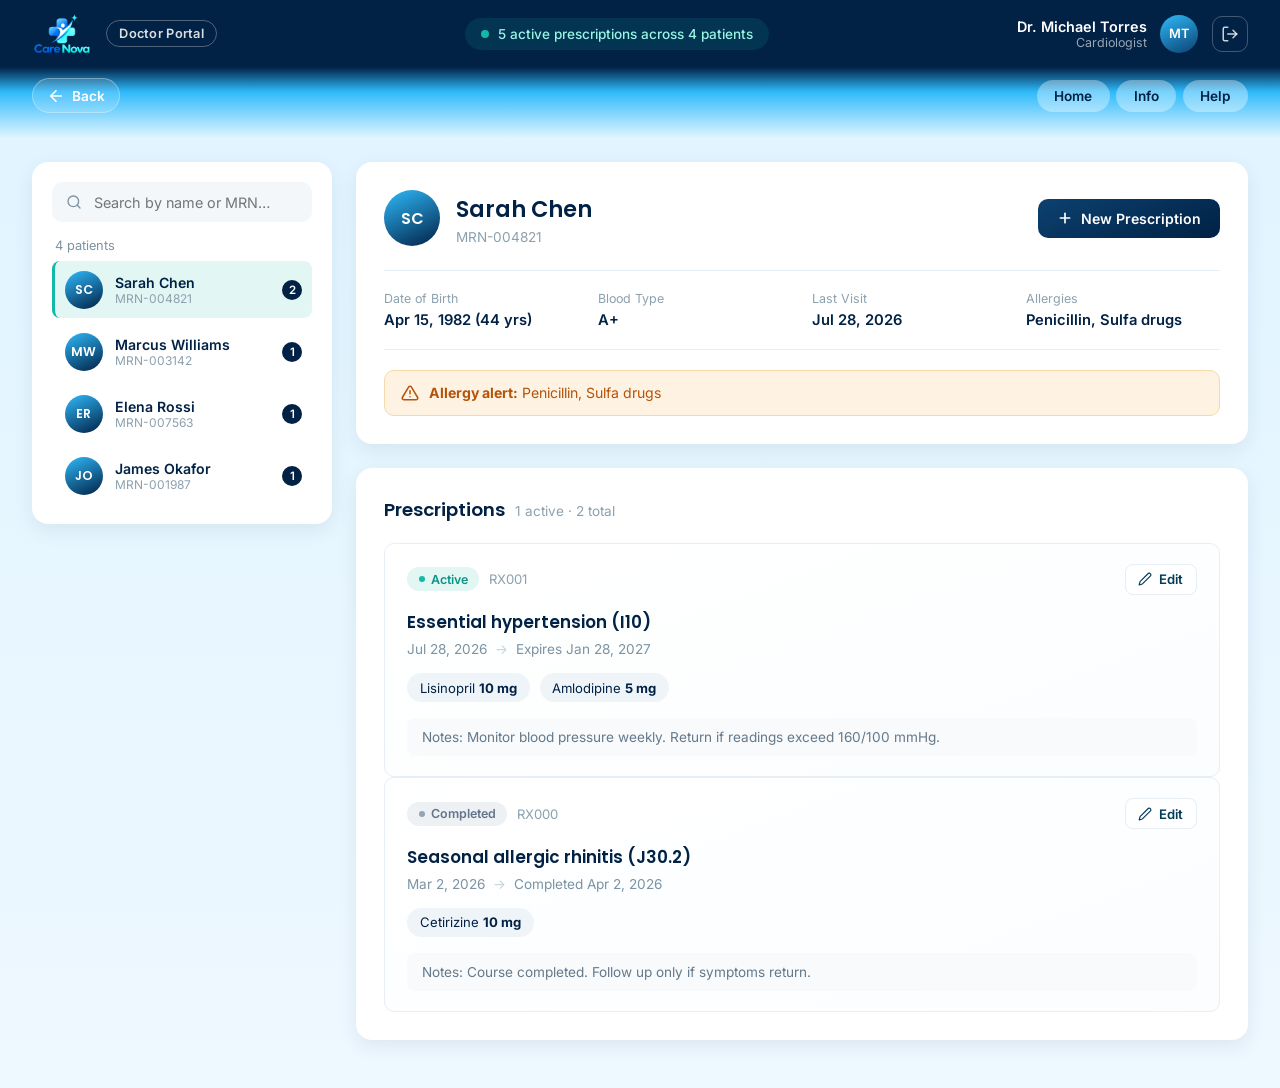
==== doctor-portal.html @ f3791e40 "Add files via upload" ====
<!DOCTYPE html>
<html lang="en">
<head>
    <meta charset="UTF-8">
    <meta name="viewport" content="width=device-width, initial-scale=1.0">
    <title>Care Nova — Doctor Portal</title>
    <link rel="stylesheet" href="doctor_style.css">
</head>
<body>

    <!-- Top bar -->
    <header class="dp_topbar">
        <button class="dp_brand" type="button" id="brandLogoBtn" aria-label="Back to login">
            <img src="care-nova-logo.png" alt="Care Nova">
            <span class="dp_portal_badge">Doctor Portal</span>
        </button>

        <div class="dp_summary_pill">
            <span class="dp_pulse" aria-hidden="true"></span>
            5 active prescriptions across 4 patients
        </div>

        <div class="dp_profile">
            <div class="dp_profile_text">
                <span class="dp_profile_name">Dr. Michael Torres</span>
                <span class="dp_profile_role">Cardiologist</span>
            </div>
            <div class="dp_avatar">MT</div>
            <button class="dp_logout" type="button" id="logoutBtn" aria-label="Log out">
                <svg viewBox="0 0 24 24" width="18" height="18" fill="none" stroke="currentColor" stroke-width="2" stroke-linecap="round" stroke-linejoin="round" aria-hidden="true">
                    <path d="M9 21H5a2 2 0 0 1-2-2V5a2 2 0 0 1 2-2h4"/>
                    <polyline points="16 17 21 12 16 7"/>
                    <line x1="21" y1="12" x2="9" y2="12"/>
                </svg>
            </button>
        </div>
    </header>

    <!-- Secondary navbar: back button + page links -->
    <nav class="dp_navbar" aria-label="Portal navigation">
        <button class="dp_back_btn" type="button" id="backBtn" aria-label="Go back">
            <svg viewBox="0 0 24 24" width="18" height="18" fill="none" stroke="currentColor" stroke-width="2.25" stroke-linecap="round" stroke-linejoin="round" aria-hidden="true">
                <line x1="19" y1="12" x2="5" y2="12"/>
                <polyline points="12 19 5 12 12 5"/>
            </svg>
            Back
        </button>

        <div class="dp_nav_links">
            <button class="dp_nav_link" type="button" data-page="Home">Home</button>
            <button class="dp_nav_link" type="button" data-page="Info">Info</button>
            <button class="dp_nav_link" type="button" data-page="Help">Help</button>
        </div>
    </nav>

    <div class="dp_layout">

        <!-- Sidebar: patient list -->
        <aside class="dp_sidebar" aria-label="Patient list">
            <label class="dp_search">
                <svg viewBox="0 0 24 24" width="18" height="18" fill="none" stroke="currentColor" stroke-width="2" stroke-linecap="round" stroke-linejoin="round" aria-hidden="true">
                    <circle cx="11" cy="11" r="8"/>
                    <line x1="21" y1="21" x2="16.65" y2="16.65"/>
                </svg>
                <input type="text" id="patientSearchInput" placeholder="Search by name or MRN…">
            </label>

            <p class="dp_patient_count" id="patientCount">4 patients</p>

            <ul class="dp_patient_list" id="patientList">
                <li>
                    <button class="dp_patient_item is_active" type="button" data-patient-id="sarah-chen">
                        <span class="dp_patient_avatar">SC</span>
                        <span class="dp_patient_info">
                            <span class="dp_patient_name">Sarah Chen</span>
                            <span class="dp_patient_mrn">MRN-004821</span>
                        </span>
                        <span class="dp_patient_badge">2</span>
                    </button>
                </li>
                <li>
                    <button class="dp_patient_item" type="button" data-patient-id="marcus-williams">
                        <span class="dp_patient_avatar">MW</span>
                        <span class="dp_patient_info">
                            <span class="dp_patient_name">Marcus Williams</span>
                            <span class="dp_patient_mrn">MRN-003142</span>
                        </span>
                        <span class="dp_patient_badge">1</span>
                    </button>
                </li>
                <li>
                    <button class="dp_patient_item" type="button" data-patient-id="elena-rossi">
                        <span class="dp_patient_avatar">ER</span>
                        <span class="dp_patient_info">
                            <span class="dp_patient_name">Elena Rossi</span>
                            <span class="dp_patient_mrn">MRN-007563</span>
                        </span>
                        <span class="dp_patient_badge">1</span>
                    </button>
                </li>
                <li>
                    <button class="dp_patient_item" type="button" data-patient-id="james-okafor">
                        <span class="dp_patient_avatar">JO</span>
                        <span class="dp_patient_info">
                            <span class="dp_patient_name">James Okafor</span>
                            <span class="dp_patient_mrn">MRN-001987</span>
                        </span>
                        <span class="dp_patient_badge">1</span>
                    </button>
                </li>
            </ul>
        </aside>

        <!-- Main panel -->
        <main class="dp_main">

            <section class="dp_patient_card">
                <div class="dp_patient_card_top">
                    <div class="dp_patient_headline">
                        <span class="dp_patient_avatar dp_patient_avatar_lg" id="patientAvatar">SC</span>
                        <div>
                            <h1 id="patientName">Sarah Chen</h1>
                            <p class="dp_mrn" id="patientMrn">MRN-004821</p>
                        </div>
                    </div>
                    <button class="dp_primary_btn" type="button" id="newRxBtn">
                        <svg viewBox="0 0 24 24" width="16" height="16" fill="none" stroke="currentColor" stroke-width="2.5" stroke-linecap="round" aria-hidden="true">
                            <line x1="12" y1="5" x2="12" y2="19"/>
                            <line x1="5" y1="12" x2="19" y2="12"/>
                        </svg>
                        New Prescription
                    </button>
                </div>

                <div class="dp_info_grid">
                    <div>
                        <span class="dp_info_label">Date of Birth</span>
                        <span class="dp_info_value" id="infoDob">Apr 15, 1982 (44 yrs)</span>
                    </div>
                    <div>
                        <span class="dp_info_label">Blood Type</span>
                        <span class="dp_info_value" id="infoBlood">A+</span>
                    </div>
                    <div>
                        <span class="dp_info_label">Last Visit</span>
                        <span class="dp_info_value" id="infoLastVisit">Jul 28, 2026</span>
                    </div>
                    <div>
                        <span class="dp_info_label">Allergies</span>
                        <span class="dp_info_value" id="infoAllergies">Penicillin, Sulfa drugs</span>
                    </div>
                </div>

                <div class="dp_allergy_alert" id="allergyAlert">
                    <svg viewBox="0 0 24 24" width="18" height="18" fill="none" stroke="currentColor" stroke-width="2" stroke-linecap="round" stroke-linejoin="round" aria-hidden="true">
                        <path d="M10.29 3.86 1.82 18a2 2 0 0 0 1.71 3h16.94a2 2 0 0 0 1.71-3L13.71 3.86a2 2 0 0 0-3.42 0Z"/>
                        <line x1="12" y1="9" x2="12" y2="13"/>
                        <line x1="12" y1="17" x2="12.01" y2="17"/>
                    </svg>
                    <span><strong>Allergy alert:</strong> <span id="allergyAlertText">Penicillin, Sulfa drugs</span></span>
                </div>
            </section>

            <section class="dp_prescriptions">
                <div class="dp_prescriptions_header">
                    <h2>Prescriptions</h2>
                    <span class="dp_prescriptions_meta" id="rxMeta">2 active · 2 total</span>
                </div>

                <!-- Prescription cards get generated into here by doctor.js -->
                <div id="rxList"></div>
            </section>

        </main>
    </div>

    <script src="doctor.js"></script>
</body>
</html>
---- doctor_style.css ----
/* =========================================================
   Care Nova — Doctor Portal
   Shares the login page's palette and type system so this
   reads as the same product:
     --navy   #012145   --sky    #2FBAFB   --cream #F9F3E6
     --ink    #033C59   --vital  #14B8A6   (the "signature" teal)
   Display: Poppins  |  Body/UI: Inter
   ========================================================= */

@import url('https://fonts.googleapis.com/css2?family=Poppins:wght@300;500;600;700&family=Inter:wght@400;500;600&display=swap');

:root{
    --navy: #012145;
    --navy-soft: #0C416F;
    --sky: #2FBAFB;
    --sky-deep: rgb(47, 186, 251);
    --ink: rgb(3, 60, 89);
    --cream: rgb(249, 243, 230);
    --vital: #14B8A6;
    --vital-tint: rgba(20, 184, 166, 0.12);

    --warn: #B45309;
    --warn-bg: #FEF3E2;
    --warn-border: #F5D9A8;

    --line: #E7EEF4;

    --radius-md: 10px;
    --radius-lg: 16px;
    --shadow-card: 0 6px 20px rgba(1, 33, 69, 0.08);
}

*{
    box-sizing: border-box;
}

body{
    margin: 0;
    background: linear-gradient(180deg, rgb(223, 244, 255) 0%, rgb(238, 248, 255) 100%);
    font-family: 'Inter', sans-serif;
    color: var(--ink);
    min-height: 100vh;
}

button{
    font: inherit;
}

/* ---------- Top bar ---------- */

.dp_topbar{
    background: var(--navy);
    display: flex;
    align-items: center;
    justify-content: space-between;
    gap: 1.5rem;
    padding: 0.85rem 2rem;
    flex-wrap: wrap;
}

.dp_brand{
    display: flex;
    align-items: center;
    gap: 0.9rem;
    background: none;
    border: none;
    padding: 0;
    cursor: pointer;
}

.dp_brand:focus-visible{
    outline: 2px solid var(--vital);
    outline-offset: 4px;
    border-radius: 4px;
}

.dp_brand img{
    height: 40px;
    width: auto;
    display: block;
}

.dp_portal_badge{
    color: rgba(255, 255, 255, 0.85);
    font-size: 0.8rem;
    font-weight: 600;
    letter-spacing: 0.02em;
    padding: 0.3rem 0.75rem;
    border: 1px solid rgba(255, 255, 255, 0.3);
    border-radius: 999px;
}

.dp_summary_pill{
    display: flex;
    align-items: center;
    gap: 0.55rem;
    background: var(--vital-tint);
    color: #99F6E4;
    font-size: 0.85rem;
    font-weight: 500;
    padding: 0.5rem 1rem;
    border-radius: 999px;
}

.dp_pulse{
    width: 8px;
    height: 8px;
    border-radius: 50%;
    background: var(--vital);
    box-shadow: 0 0 0 0 rgba(20, 184, 166, 0.7);
    animation: dp_pulse 2s ease-out infinite;
    flex-shrink: 0;
}

@keyframes dp_pulse{
    0%   { box-shadow: 0 0 0 0 rgba(20, 184, 166, 0.6); }
    70%  { box-shadow: 0 0 0 8px rgba(20, 184, 166, 0); }
    100% { box-shadow: 0 0 0 0 rgba(20, 184, 166, 0); }
}

@media (prefers-reduced-motion: reduce){
    .dp_pulse{ animation: none; }
}

.dp_profile{
    display: flex;
    align-items: center;
    gap: 0.85rem;
}

.dp_profile_text{
    display: flex;
    flex-direction: column;
    text-align: right;
}

.dp_profile_name{
    color: #fff;
    font-weight: 600;
    font-size: 0.9rem;
}

.dp_profile_role{
    color: rgba(255, 255, 255, 0.6);
    font-size: 0.78rem;
}

.dp_avatar{
    width: 38px;
    height: 38px;
    border-radius: 50%;
    background: linear-gradient(155deg, var(--sky-deep), var(--navy-soft));
    color: #fff;
    display: flex;
    align-items: center;
    justify-content: center;
    font-weight: 600;
    font-size: 0.8rem;
    flex-shrink: 0;
}

.dp_logout{
    width: 36px;
    height: 36px;
    border-radius: var(--radius-md);
    border: 1px solid rgba(255, 255, 255, 0.25);
    background: transparent;
    color: rgba(255, 255, 255, 0.8);
    display: flex;
    align-items: center;
    justify-content: center;
    cursor: pointer;
    transition: background-color 0.15s ease-out, color 0.15s ease-out;
}

.dp_logout:hover{
    background: rgba(255, 255, 255, 0.12);
    color: #fff;
}

.dp_logout:focus-visible{
    outline: 2px solid var(--vital);
    outline-offset: 2px;
}

/* ---------- Secondary navbar ---------- */
/* Same fading gradient idea as the login page's accent band —
   ties the portal pages back to the login page visually. */

.dp_navbar{
    background: linear-gradient(
        180deg,
        var(--navy) 0%,
        var(--sky-deep) 35%,
        rgba(47, 186, 251, 0) 100%
    );
    display: flex;
    align-items: center;
    justify-content: space-between;
    gap: 1rem;
    padding: 0.7rem 2rem 1.6rem;
    flex-wrap: wrap;
}

.dp_back_btn{
    display: inline-flex;
    align-items: center;
    gap: 0.4rem;
    background: rgba(255, 255, 255, 0.15);
    border: 1px solid rgba(255, 255, 255, 0.3);
    color: #fff;
    border-radius: 999px;
    padding: 0.45rem 0.9rem;
    font-size: 0.85rem;
    font-weight: 600;
    cursor: pointer;
    transition: background-color 0.15s ease-out;
}

.dp_back_btn:hover{
    background: rgba(255, 255, 255, 0.28);
}

.dp_back_btn:focus-visible{
    outline: 2px solid #fff;
    outline-offset: 2px;
}

.dp_nav_links{
    display: flex;
    align-items: center;
    gap: 0.4rem;
    flex-wrap: wrap;
}

.dp_nav_link{
    background: rgba(255, 255, 255, 0.35);
    border: none;
    color: var(--navy);
    font-weight: 600;
    font-size: 0.85rem;
    padding: 0.5rem 1.1rem;
    border-radius: 999px;
    cursor: pointer;
    transition: background-color 0.15s ease-out;
}

.dp_nav_link:hover{
    background: rgba(255, 255, 255, 0.7);
}

.dp_nav_link:focus-visible{
    outline: 2px solid var(--navy);
    outline-offset: 1px;
}

/* ---------- Layout ---------- */

.dp_layout{
    display: flex;
    align-items: flex-start;
    gap: 1.5rem;
    padding: 1.5rem 2rem 3rem;
    max-width: 1400px;
    margin: 0 auto;
}

/* ---------- Sidebar ---------- */

.dp_sidebar{
    width: 300px;
    flex-shrink: 0;
    background: #fff;
    border-radius: var(--radius-lg);
    box-shadow: var(--shadow-card);
    padding: 1.25rem;
}

.dp_search{
    display: flex;
    align-items: center;
    gap: 0.6rem;
    background: #F3F7FA;
    border-radius: var(--radius-md);
    padding: 0.65rem 0.9rem;
    color: #7C93A3;
}

.dp_search input{
    border: none;
    background: transparent;
    outline: none;
    font-family: 'Inter', sans-serif;
    font-size: 0.9rem;
    color: var(--ink);
    width: 100%;
}

.dp_patient_count{
    color: #7C93A3;
    font-size: 0.8rem;
    margin: 1rem 0 0.5rem 0.2rem;
}

.dp_patient_list{
    list-style: none;
    margin: 0;
    padding: 0;
    display: flex;
    flex-direction: column;
    gap: 0.3rem;
}

.dp_patient_item{
    width: 100%;
    display: flex;
    align-items: center;
    gap: 0.75rem;
    background: transparent;
    border: none;
    border-left: 3px solid transparent;
    border-radius: 8px;
    padding: 0.6rem 0.6rem;
    cursor: pointer;
    text-align: left;
    transition: background-color 0.15s ease-out;
}

.dp_patient_item:hover{
    background: #F3F7FA;
}

.dp_patient_item.is_active{
    background: var(--vital-tint);
    border-left-color: var(--vital);
}

.dp_patient_item:focus-visible{
    outline: 2px solid var(--vital);
    outline-offset: -2px;
}

.dp_patient_avatar{
    width: 38px;
    height: 38px;
    border-radius: 50%;
    background: linear-gradient(155deg, var(--sky-deep), var(--navy));
    color: #fff;
    display: flex;
    align-items: center;
    justify-content: center;
    font-family: 'Poppins', sans-serif;
    font-weight: 600;
    font-size: 0.78rem;
    flex-shrink: 0;
}

.dp_patient_info{
    display: flex;
    flex-direction: column;
    flex: 1;
    min-width: 0;
}

.dp_patient_name{
    font-weight: 600;
    font-size: 0.88rem;
    color: var(--navy);
    white-space: nowrap;
    overflow: hidden;
    text-overflow: ellipsis;
}

.dp_patient_mrn{
    font-size: 0.75rem;
    color: #8CA1AE;
}

.dp_patient_badge{
    background: var(--navy);
    color: #fff;
    font-size: 0.72rem;
    font-weight: 600;
    min-width: 20px;
    height: 20px;
    border-radius: 999px;
    display: flex;
    align-items: center;
    justify-content: center;
    padding: 0 0.35rem;
    flex-shrink: 0;
}

/* ---------- Main panel ---------- */

.dp_main{
    flex: 1;
    min-width: 0;
    display: flex;
    flex-direction: column;
    gap: 1.5rem;
}

.dp_patient_card,
.dp_prescriptions{
    background: #fff;
    border-radius: var(--radius-lg);
    box-shadow: var(--shadow-card);
    padding: 1.75rem;
}

.dp_patient_card_top{
    display: flex;
    align-items: center;
    justify-content: space-between;
    gap: 1rem;
    flex-wrap: wrap;
}

.dp_patient_headline{
    display: flex;
    align-items: center;
    gap: 1rem;
}

.dp_patient_avatar_lg{
    width: 56px;
    height: 56px;
    font-size: 1rem;
}

.dp_patient_headline h1{
    font-family: 'Poppins', sans-serif;
    font-weight: 600;
    font-size: 1.4rem;
    color: var(--navy);
    margin: 0;
}

.dp_mrn{
    color: #8CA1AE;
    font-size: 0.85rem;
    margin: 0.2rem 0 0;
}

.dp_primary_btn{
    display: inline-flex;
    align-items: center;
    gap: 0.5rem;
    background: linear-gradient(155deg, var(--navy-soft), var(--navy));
    color: #fff;
    border: none;
    border-radius: var(--radius-md);
    padding: 0.7rem 1.2rem;
    font-weight: 600;
    font-size: 0.88rem;
    cursor: pointer;
    transition: transform 0.15s ease-out, box-shadow 0.15s ease-out;
}

.dp_primary_btn:hover{
    transform: translateY(-2px);
    box-shadow: 0 8px 18px rgba(1, 33, 69, 0.3);
}

.dp_primary_btn:focus-visible{
    outline: 2px solid var(--vital);
    outline-offset: 2px;
}

.dp_info_grid{
    display: grid;
    grid-template-columns: repeat(4, 1fr);
    gap: 1.25rem;
    border-top: 1px solid var(--line);
    border-bottom: 1px solid var(--line);
    margin: 1.5rem 0 1.25rem;
    padding: 1.25rem 0;
}

.dp_info_label{
    display: block;
    color: #8CA1AE;
    font-size: 0.78rem;
    margin-bottom: 0.3rem;
}

.dp_info_value{
    display: block;
    color: var(--navy);
    font-weight: 600;
    font-size: 0.92rem;
}

.dp_allergy_alert{
    display: flex;
    align-items: center;
    gap: 0.6rem;
    background: var(--warn-bg);
    border: 1px solid var(--warn-border);
    color: var(--warn);
    border-radius: var(--radius-md);
    padding: 0.8rem 1rem;
    font-size: 0.88rem;
}

.dp_allergy_alert svg{
    flex-shrink: 0;
}

/* ---------- Prescriptions ---------- */

.dp_prescriptions_header{
    display: flex;
    align-items: baseline;
    gap: 0.6rem;
    margin-bottom: 1.25rem;
}

.dp_prescriptions_header h2{
    font-family: 'Poppins', sans-serif;
    font-weight: 600;
    font-size: 1.15rem;
    color: var(--navy);
    margin: 0;
}

.dp_prescriptions_meta{
    color: #8CA1AE;
    font-size: 0.85rem;
}

.dp_rx_card{
    border: 1px solid var(--line);
    border-radius: var(--radius-md);
    padding: 1.25rem 1.4rem;
    background: linear-gradient(160deg, #FFFFFF 0%, #FBFDFF 100%);
}

.dp_rx_top{
    display: flex;
    align-items: center;
    justify-content: space-between;
    gap: 1rem;
    flex-wrap: wrap;
}

.dp_rx_top_left{
    display: flex;
    align-items: center;
    gap: 0.6rem;
}

.dp_status_pill{
    display: inline-flex;
    align-items: center;
    gap: 0.4rem;
    background: var(--vital-tint);
    color: #0D9488;
    font-size: 0.78rem;
    font-weight: 600;
    padding: 0.28rem 0.7rem;
    border-radius: 999px;
}

.dp_status_pill::before{
    content: '';
    width: 6px;
    height: 6px;
    border-radius: 50%;
    background: var(--vital);
}

.dp_status_pill.is_complete{
    background: #EEF1F4;
    color: #64748B;
}

.dp_status_pill.is_complete::before{
    background: #94A3B8;
}

.dp_rx_id{
    color: #8CA1AE;
    font-size: 0.82rem;
}

.dp_edit_btn{
    display: inline-flex;
    align-items: center;
    gap: 0.4rem;
    background: #fff;
    border: 1px solid var(--line);
    color: var(--ink);
    border-radius: 8px;
    padding: 0.4rem 0.8rem;
    font-size: 0.82rem;
    font-weight: 600;
    cursor: pointer;
    transition: background-color 0.15s ease-out;
}

.dp_edit_btn:hover{
    background: #F3F7FA;
}

.dp_edit_btn:focus-visible{
    outline: 2px solid var(--vital);
    outline-offset: 2px;
}

.dp_rx_title{
    font-family: 'Poppins', sans-serif;
    font-weight: 600;
    font-size: 1.05rem;
    color: var(--navy);
    margin: 0.9rem 0 0.4rem;
}

.dp_rx_dates{
    display: flex;
    align-items: center;
    gap: 0.5rem;
    color: #7C93A3;
    font-size: 0.85rem;
    margin-bottom: 1rem;
}

.dp_rx_arrow{
    color: #C3D3DC;
}

.dp_med_pills{
    display: flex;
    flex-wrap: wrap;
    gap: 0.6rem;
    margin-bottom: 1rem;
}

.dp_med_pill{
    background: #EEF4F8;
    color: var(--navy);
    font-size: 0.82rem;
    padding: 0.4rem 0.8rem;
    border-radius: 999px;
}

.dp_med_pill b{
    font-weight: 700;
}

.dp_rx_notes{
    background: #F8FAFC;
    border-radius: 8px;
    padding: 0.7rem 0.9rem;
    font-size: 0.85rem;
    color: #64798A;
    margin: 0;
}

/* ---------- Responsive ---------- */

@media (max-width: 1000px){
    .dp_layout{
        flex-direction: column;
    }

    .dp_sidebar{
        width: 100%;
    }

    .dp_patient_list{
        flex-direction: row;
        overflow-x: auto;
        padding-bottom: 0.25rem;
    }

    .dp_patient_item{
        flex-shrink: 0;
        width: 220px;
        border-left: none;
        border-bottom: 3px solid transparent;
    }

    .dp_patient_item.is_active{
        border-bottom-color: var(--vital);
    }

    .dp_info_grid{
        grid-template-columns: repeat(2, 1fr);
    }
}

@media (max-width: 640px){
    .dp_navbar{
        padding: 0.6rem 1.25rem 1.3rem;
        justify-content: center;
    }

    .dp_nav_link{
        padding: 0.45rem 0.85rem;
        font-size: 0.8rem;
    }

    .dp_topbar{
        padding: 0.85rem 1.25rem;
    }

    .dp_summary_pill{
        order: 3;
        width: 100%;
        justify-content: center;
    }

    .dp_profile_text{
        display: none;
    }

    .dp_layout{
        padding: 1.25rem 1.25rem 2.5rem;
    }

    .dp_patient_card,
    .dp_prescriptions{
        padding: 1.25rem;
    }

    .dp_patient_card_top{
        flex-direction: column;
        align-items: flex-start;
    }

    .dp_primary_btn{
        width: 100%;
        justify-content: center;
    }

    .dp_info_grid{
        grid-template-columns: 1fr 1fr;
    }
}

/* ---------- Toast (small pop-up confirmation) ---------- */
/* Same idea as the login page — quick feedback for buttons
   that aren't wired to a real backend yet. */

.toast{
    position: fixed;
    left: 50%;
    bottom: 2rem;
    transform: translateX(-50%) translateY(20px);
    background: var(--navy);
    color: #fff;
    font-family: 'Inter', sans-serif;
    font-size: 0.9rem;
    font-weight: 500;
    padding: 0.9rem 1.5rem;
    border-radius: 999px;
    box-shadow: 0 10px 30px rgba(1, 33, 69, 0.35);
    opacity: 0;
    pointer-events: none;
    transition: opacity 0.25s ease-out, transform 0.25s ease-out;
    z-index: 1000;
}

.toast.is_visible{
    opacity: 1;
    transform: translateX(-50%) translateY(0);
}
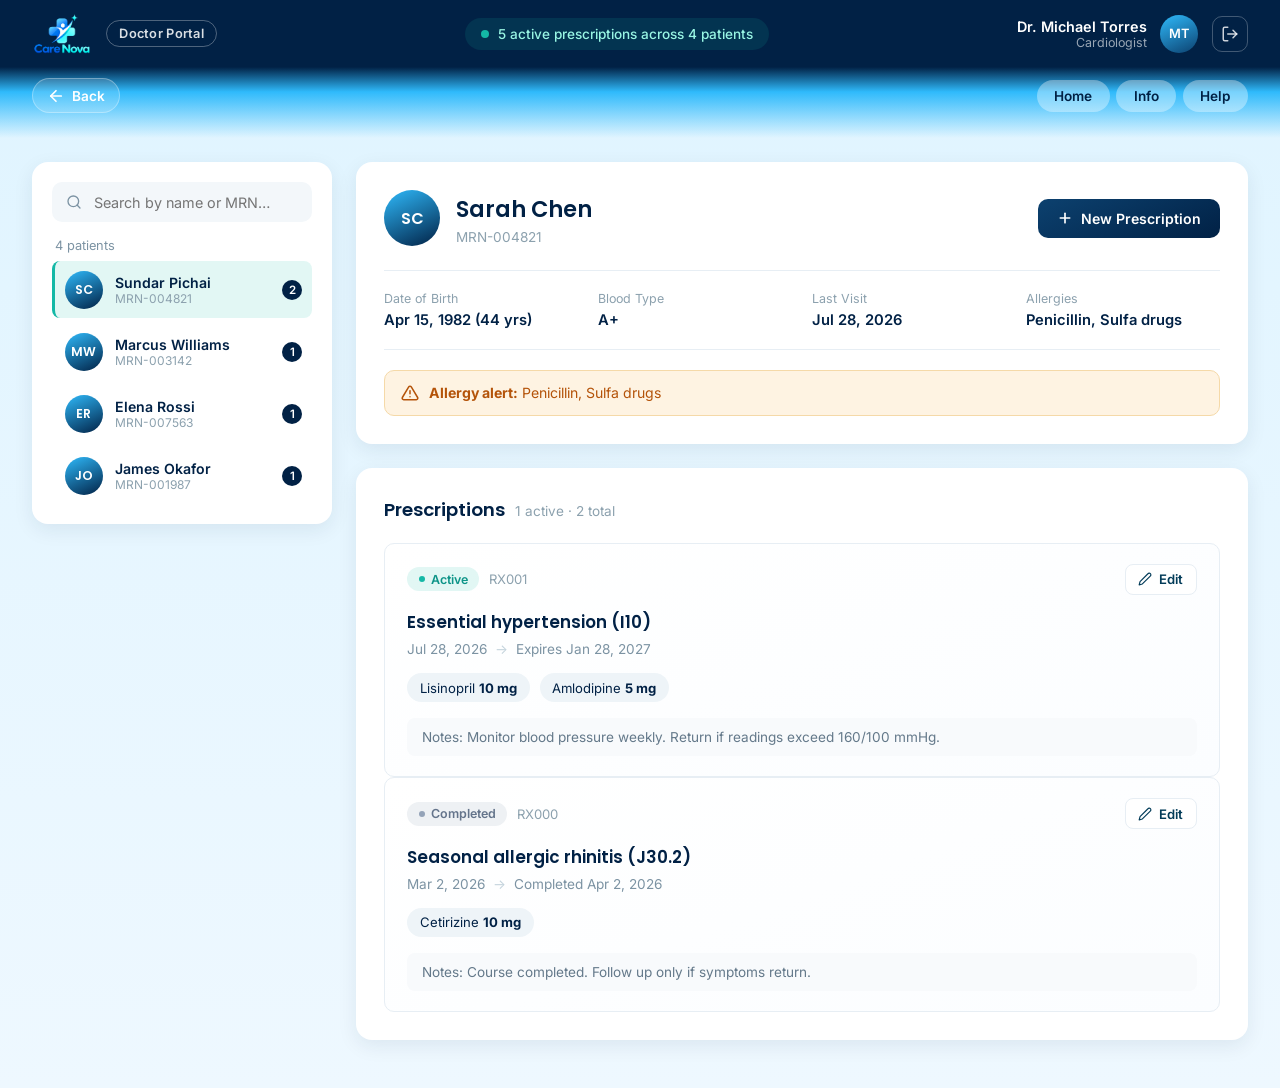
==== commit b9f1b9a9: "Update doctor-portal.html" ====
--- a/doctor-portal.html
+++ b/doctor-portal.html
@@ -72,7 +72,7 @@
                     <button class="dp_patient_item is_active" type="button" data-patient-id="sarah-chen">
                         <span class="dp_patient_avatar">SC</span>
                         <span class="dp_patient_info">
-                            <span class="dp_patient_name">Sarah Chen</span>
+                            <span class="dp_patient_name">Sundar Pichai</span>
                             <span class="dp_patient_mrn">MRN-004821</span>
                         </span>
                         <span class="dp_patient_badge">2</span>
@@ -119,7 +119,7 @@
                     <div class="dp_patient_headline">
                         <span class="dp_patient_avatar dp_patient_avatar_lg" id="patientAvatar">SC</span>
                         <div>
-                            <h1 id="patientName">Sarah Chen</h1>
+                            <h1 id="patientName">Sundar Pichai</h1>
                             <p class="dp_mrn" id="patientMrn">MRN-004821</p>
                         </div>
                     </div>
@@ -176,4 +176,4 @@
 
     <script src="doctor.js"></script>
 </body>
-</html>+</html>
